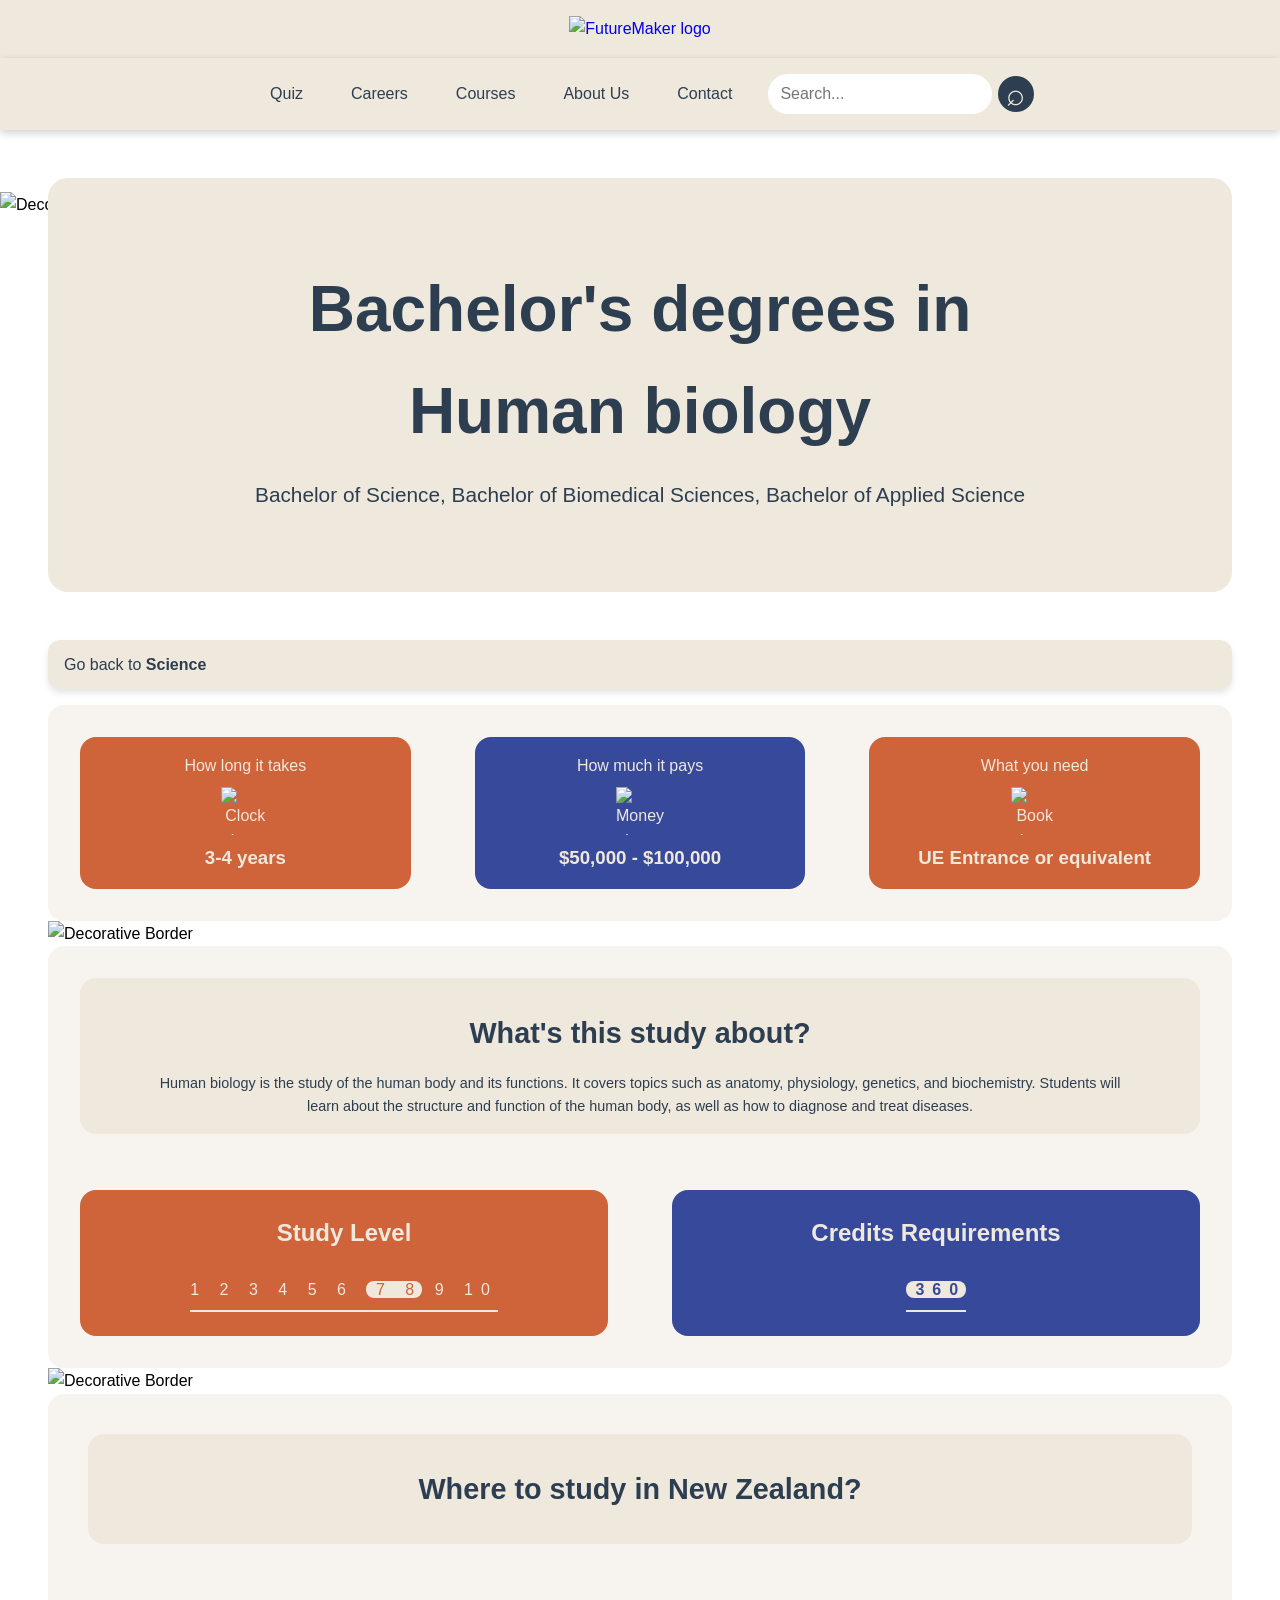
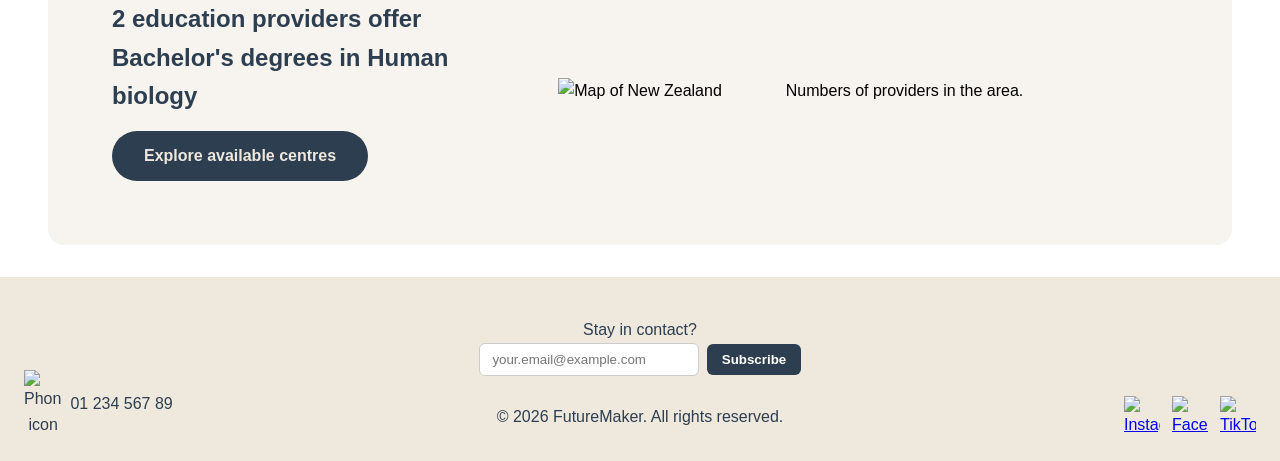
==== biology.html @ dfd1ca37 "Add files via upload" ====
<!DOCTYPE html>
<html lang="en">
<head>
    <meta charset="UTF-8">
    <meta name="viewport" content="width=device-width, initial-scale=1.0">
    <title>Home - FutureMaker</title>
    <link rel="stylesheet" href="styles.css">
    <link rel="stylesheet" href="biology.css">
</head>
<body>
    <!-- Logo Header -->
    <header>
        <a href="index.html" class="logo-link" aria-label="FutureMaker home page"><img src="Assets/Logo.png" alt="FutureMaker logo" class="site-logo"></a>
    </header>

    <!-- Navigation Bar -->
    <nav class="topnav" id="myTopnav" aria-label="Main navigation">
        <div id="myLinks" aria-label="Main menu">
            <a href="quiz.html" aria-label="Go to quiz page">Quiz</a>
            <a href="careers.html" aria-label="Go to careers page">Careers</a>
            <a href="courses.html" aria-label="Go to courses page">Courses</a>
            <a href="about.html" aria-label="Go to about page">About Us</a>
            <a href="contact.html" aria-label="Go to contact page">Contact</a>
            <form class="nav-search" novalidate aria-label="Site search">
                <input type="search" placeholder="Search..." aria-label="Search the site">
                <button type="submit" aria-label="Submit search">&#x2315;</button>
            </form>
        </div>
        <button class="icon" type="button" onclick="myFunction()" aria-label="Toggle navigation menu">
        </button>
    </nav>

    <!-- Hero -->
    <section class="subpage-hero">
        <h1>Bachelor's degrees in <br> Human biology</h1>
        <p>Bachelor of Science, Bachelor of Biomedical Sciences, Bachelor of Applied Science</p>
    </section>
    <img src="Assets/swirl.svg" alt="Decorative swirl" class="decorative-swirl">
    
    <!-- Sticky Element -->
    <div class="sticky-element">
      Go back to <a href="subpage.html">Science</a>
    </div>
   
    <!-- Main Content-->
    <main>
        <div class="information-container">
            <div class="information-row"> <!-- Duration, Pay, and Requirements Section -->
              <section class="duration">
                <p>How long it takes</p>
                <img src="Assets/clock.png" alt="Clock icon">
                <h3>3-4 years</h3>
              </section>
              <section class="pay">
                <p>How much it pays</p>
                <img src="Assets/money.png" alt="Money icon">
                <h3>$50,000 - $100,000</h3>
              </section>
              <section class="need">
                <p>What you need</p>
                <img src="Assets/book.png" alt="Book icon">
                <h3>UE Entrance or equivalent</h3>
              </section>
            </div>
        </div>

        <div class="decorative-border"><img src="Assets/blue.svg" alt="Decorative Border"></div>

        <div class="course-information"> <!-- Course Information Section -->
            <section class="heading">
               <h3>What's this study about?</h3>
               <p>Human biology is the study of the human body and its functions. It covers topics such as anatomy, physiology, genetics, and biochemistry. Students will learn about the structure and function of the human body, as well as how to diagnose and treat diseases.</p>
           </section>
           <div class="course-information-row">
                <section class="study-level">
                  <p class="title">Study Level</p>
                    <div class="numbers">
                            <span>1</span>
                            <span>2</span>
                            <span>3</span>
                            <span>4</span>
                            <span>5</span>
                            <span>6</span>
                            <span class="indicator">7 8</span>
                            <span>9</span>
                            <span>10</span>
                    </div>
                </section>
                <section class="credits">
                    <p class="title">Credits Requirements</p>
                    <div class="numbers">
                    <span class="credit-number">360</span>
                    </div>
                </section>
            </div>
        </div>

        <div class="decorative-border"><img src="Assets/orange.svg" alt="Decorative Border"></div>
        <div class="map"> <!-- Map Section -->
            <section class="heading">
                <h3>Where to study in New Zealand?</h3>
            </section>
            <div class ="mapcontent">
            <section class="text">
                <p>2 education providers offer Bachelor's degrees in Human biology</p>
                <button aria-label="Explore available study centres">Explore available centres</button>
            </section>
            <section class="mapimg">
                <img src="Assets/map.png" alt="Map of New Zealand">
            </section>
            <section class="universities">
                <p>Numbers of providers in the area.</p>
            </section>
            </div>
        </div>
    </main>

    <!-- Footer -->
    <footer aria-label="Footer">
        <div class="footer-content">
            <p>Stay in contact?</p>
            <form class="footer-form" novalidate aria-label="Subscribe to updates">
                <input type="email" name="email" id="footer-email" placeholder="your.email@example.com" required aria-label="Email address">
                <button type="submit" aria-label="Subscribe to newsletter">Subscribe</button>
                <div class="footer-feedback"></div>
            </form>
            <p>&copy; 2026 FutureMaker. All rights reserved.</p>
        </div>
        <div class="footer-phone" aria-label="Phone contact">
            <img src="Assets/Phone.png" alt="Phone icon">
            <span>01 234 567 89</span>
        </div>
        <div class="footer-social" aria-label="Social media links">
            <a href="https://www.instagram.com" target="_blank" aria-label="Visit FutureMaker on Instagram">
                <img src="Assets/instagram.png" alt="Instagram">
            </a>
            <a href="https://www.facebook.com" target="_blank" aria-label="Visit FutureMaker on Facebook">
                <img src="Assets/facebook.png" alt="Facebook">
            </a>
            <a href="https://www.tiktok.com" target="_blank" aria-label="Visit FutureMaker on TikTok">
                <img src="Assets/tiktok.png" alt="TikTok">
            </a>
        </div>
    </footer>

    <script src="js/footer.js"></script>
</body>
</html>
---- styles.css ----
/* All Pages styling */
* {
    margin: 0;
    padding: 0;
    box-sizing: border-box;
}

main {
    max-width: 100%;
    margin: 0 auto;
    padding-bottom: 2rem;
}

body {
    font-family: 'Futura', 'Trebuchet MS', Arial, sans-serif;
    line-height: 1.6;
}

/* Header */
header {
    background-color: #efe8dd;
    padding: 1rem 0;
    text-align: center;
}

header a {
    text-decoration: none;
    display: inline-flex;
    align-items: center;
    justify-content: center;
}

/* Logo */
.site-logo {
    display: block;
    max-height: 3rem;
    width: auto;
    max-width: min(280px, 70vw);
    object-fit: contain;
}

/* Navigation Bar */
.topnav {
    display: flex;
    align-items: center;
    justify-content: center;
    gap: 0.5rem;
    position: relative;
    background-color: #efe8dd;
    padding: 1rem;
    box-shadow: 0 3px 8px rgba(0, 0, 0, 0.18);
    z-index: 100;
}

.topnav a {
    display: block;
    color: #2c3e50;
    text-align: center;
    padding: 0.35rem 0.75rem;
    text-decoration: none;
    margin: 0 0.75rem;
}

.topnav #myLinks {
    display: flex;
    align-items: center;
}

/* Search Bar */
.nav-search {
    display: flex;
    align-items: center;
    margin-left: 0.75rem;
}

.nav-search input {
    padding: 0.45rem 0.75rem;
    border: 0;
    border-radius: 999px;
    background: white;
    color: #2c3e50;
    font: inherit;
}

.nav-search button {
    align-items: center;
    justify-content: center;
    width: 2.25rem;
    height: 2.25rem;
    margin-left: 0.35rem;
    border: 0;
    border-radius: 50%;
    background: #2c3e50;
    color: #efe8dd;
    cursor: pointer;
    font-size: 2rem;
}

/* Active link */
.topnav a.active {
    background-color: white;
    border-radius: 6px;
    color: #2c3e50;
    font-weight: 700;
}

/* Hamburger menu icon */
.topnav .icon {
    display: none;
    align-items: center;
    justify-content: center;
    border: 0;
    background: transparent;
    color: #2c3e50;
    cursor: pointer;
    font-size: 5rem;
    line-height: 1;
    width: 55px;
    height: 55px;
    padding: 0;
    margin-bottom: 0.5rem;
}

.topnav .icon::before {
    content: "\2630";
}

/* Footer */
footer {
    position: relative;
    background-color: #efe8dd;
    color: #2c3e50;
    text-align: center;
    padding: 2.5rem 2rem 2rem;
}

.footer-content {
    max-width: 900px;
    margin: 0 auto;
}

/* Footer Phone Number*/
.footer-phone {
    position: absolute;
    left: 1.5rem;
    bottom: 1.5rem;
    display: inline-flex;
    align-items: center;
    gap: 0.5rem;
    color: #2c3e50;
    font-weight: 500;
}

.footer-phone img {
    display: block;
    width: clamp(28px, 3vw, 50px);
    height: auto;
}

/* Footer Social*/
.footer-social {
    position: absolute;
    right: 1.5rem;
    bottom: 1.5rem;
    display: flex;
    gap: 0.75rem;
    align-items: center;
}

.footer-social a {
    display: inline-flex;
    align-items: center;
    justify-content: center;
    width: clamp(24px, 3vw, 36px);
    height: auto;
}

.footer-social img {
    width: 100%;
    height: auto;
    display: block;
}

/* Footer form*/
.footer-form {
    display: flex;
    gap: 0.5rem;
    justify-content: center;
    align-items: center;
    flex-wrap: wrap;
    margin-bottom: 0.75rem;
}

.footer-form input[type="email"] {
    padding: 0.5rem 0.75rem;
    border-radius: 6px;
    border: 1px solid #ccc;
    min-width: 220px;
}

.footer-form button {
    padding: 0.5rem 0.9rem;
    border-radius: 6px;
    border: none;
    background: #2c3e50;
    color: white;
    font-weight: 700;
    cursor: pointer;
}

.footer-feedback {
    display: block;
    color: #2c3e50;
    margin-top: 0.5rem;
    width: 100%;
    text-align: center;
}

/* Hover Effects */
.footer-social a,
.footer-phone img {
    transition: transform 0.2s ease;
}

.footer-social a:hover, .footer-phone img:hover {
    transform: translateY(-2px);
}

.footer-form button:hover, .nav-search button:hover {
    background: #2b82c7;
}

.site-logo {
    transition: transform 0.2s ease;
}

.site-logo:hover {
    transform: scale(1.05);
    border-radius: 6px;
}

.topnav .icon {
    transition: color 0.2s ease, background-color 0.2s ease;
}

.topnav .icon:hover{
    background-color: #2c3e50;
    color: #efe8dd;
    padding-bottom: 1rem;
    border-radius: 6px;
}

.topnav a {
    transition: color 0.2s ease;
}

.topnav a:hover {
    color: #3498db;
}

/* Media Queries */
@media screen and (max-width: 700px) {
    img.decorative-swirl {
        width: 100vw;
        max-width: 100vw;
        height: clamp(6rem, 28vw, 11rem);
        object-fit: cover;
        object-position: center;
    }

    /* Footer Mobile */
    footer {
        padding: 2rem 1rem;
    }

    .footer-content {
        width: 100%;
    }

    .footer-form {
        width: 100%;
        gap: 0.75rem;
    }

    .footer-form input[type="email"] {
        flex: 1 1 100%;
        min-width: 0;
        width: 100%;
    }

    .footer-phone,
    .footer-social {
        position: static;
        justify-content: center;
        margin-top: 1.25rem;
    }

    /* Navigation Bar Mobile */
    .topnav {
        justify-content: flex-start;
        padding: 0.75rem 1rem;
    }

    .topnav #myLinks {
        display: none;
        position: absolute;
        top: 100%;
        left: 0;
        right: 0;
        z-index: 10;
        background-color: #efe8dd;
        box-shadow: 0 3px 5px rgba(0, 0, 0, 0.12);
    }

    .topnav.responsive #myLinks {
        display: block;
    }

    .topnav #myLinks a {
        margin: 0;
        padding: 0.85rem 1rem;
        text-align: left;
        border-top: 1px solid rgba(44, 62, 80, 0.12);
    }

    /* Search Bar Mobile */
    .nav-search {
        margin: 0;
        padding: 0.85rem 1rem;
        border-top: 1px solid rgba(44, 62, 80, 0.12);
    }

    .nav-search input {
        flex: 1;
        width: auto;
    }

    .nav-search button {
        flex: 0 0 2.25rem;
    }

    .topnav .icon {
        display: flex;
    }
}
---- biology.css ----
/* Hero Styling */
.subpage-hero {
  position: relative;
  padding: 5rem;
  border-radius: 20px;
  text-align: center;
  margin: 3rem;
  background: #efe8dd;
  color: #2c3e50;
  z-index: 2;
}

.subpage-hero h1 {
  font-size: clamp(1.5rem, 4vw + 1rem, 4rem);
  margin-top: 0;
  margin-bottom: 1rem;
}

.subpage-hero p {
  font-size: clamp(0.5rem, 1vw + 0.5rem, 1.5rem);
  margin: 0;
}

.decorative-swirl {
  position: absolute;
  top: 12rem;
  left: 0;
  right: 0;
  width: 100%;
  height: 40%;
  object-fit: cover;
  z-index: 1;
}

/* Sticky Element Styling */
.sticky-element {
  position: sticky;
  top: 1rem;
  align-self: start;
  z-index: 10;
  background: #efe8dd;
  color: #2c3e50;
  padding: 0.75rem 1rem;
  border-radius: 0.75rem;
  margin: 1rem 3rem;
  box-shadow: 0 4px 6px rgba(0, 0, 0, 0.1);
}

.sticky-element a { 
  color: #2c3e50;
  text-decoration: none;
  font-weight: bold;
}

/* Main Content Styling */
.information-container {
  background-color: rgba(239, 232, 221, 0.5);
  margin: 0 3rem;
  padding: 1rem;
  border-radius: 1rem;
}

.information-row {
  display: flex;
  justify-content: center;
  gap: 2rem;
  width: 100%;
  flex-wrap: wrap;
}

/* Overall Information Row */
.duration,
.pay,
.need {
  border-radius: 1rem;
  background: #efe8dd;
  color: #efe8dd;
  display: flex;
  flex-direction: column;
  align-items: center;
  justify-content: center;
  text-align: center;
  overflow: hidden;
  padding: 1rem;
  flex: 1;
  margin: 1rem;
}

.duration *,
.pay *,
.need * {
  margin: 0;
}

.duration img, .pay img, .need img {
  width: 4rem;
  height: 4rem;
  padding: 0.5rem;
}

.decorative-border {
  margin: 0 3rem;
}

/* University Details */
.course-information{
  display: flex;
  flex-direction: column;
  align-items: center;
  gap: 1.5rem;
  margin: 0 3rem;
  background-color: rgba(239, 232, 221, 0.5);
  padding: 1rem;
  border-radius: 1rem;
}

.course-information-row {
  display: flex;
  justify-content: center;
  gap: 2rem;
  width: 100%;
  flex-wrap: wrap;
  padding: 0;
}

.heading {
  border-radius: 1rem;
  background: #efe8dd;
  color: #2c3e50;
  display: block;
  margin: 1rem;
  text-align: center;
  padding: 1rem 4rem;
}

.heading h3 {
  font-size: clamp(1rem, 1vw + 1rem, 3rem);
  margin: 0;
  padding: 1rem;
}

.heading p {
  font-size: clamp(0.5rem, 0.5vw + 0.5rem, 1rem);
  margin: 0;
}

.study-level, 
.credits {
  border-radius: 1rem;
  background: #efe8dd;
  color: #efe8dd;;
  display: flex;
  align-items: center;
  justify-content: center;
  padding: 1.5rem;
  text-align: center;
  overflow: hidden;
  flex: 1;
  margin: 1rem;
  flex-direction: column;
  gap: 1.5rem;
}

.study-level *,
.credits * {
  margin: 0;
}

.study-level .title, 
.credits .title {
  font-size: 1.5rem;
  font-weight: 700;
}

.indicator, .credit-number {
  background-color: #efe8dd;;
  padding: 0rem 0rem 0rem 0.6rem;
  border-radius: 0.5rem;
}

.indicator {color:#CF6339 }
.credit-number {color:#37499B }

.numbers {
  letter-spacing: 0.5rem;
  border-bottom: 2px solid #efe8dd;
  padding-bottom: 0.5rem;
}

.credit-number {
  font-weight: 600;
}

.need, .study-level, .duration {
  background-color: #CF6339;
}
.pay, .credits {
  background-color: #37499B ;
}

.map {
  background-color: rgba(239, 232, 221, 0.5);
  margin: 0 3rem;
  padding: 1.5rem;
  border-radius: 1rem;
}

.mapcontent {
  display: grid;
  grid-template-columns: 1fr auto 1fr;
  align-items: center;
  gap: 2rem;
}

.text {
  grid-column: 1;
  padding: 2.5rem;
}

.text button {
  padding: 1rem 2rem;
  border: none;
  border-radius: 2rem;
  color: #efe8dd;
  background-color: #2c3e50;
  font-size: 1rem;
  font-weight: 700;
  cursor: pointer;
  margin-top: 1rem;
}

.text p {
  font-size: 1.5rem;
  font-weight: 800;
  color: #2c3e50;
}

.mapimg {
  grid-column: 2;
  display: flex;
  justify-content: center;
  padding: 1rem;
}

.mapimg img {
  width: 100%;
  max-width: 500px;
  height: auto;
  display: block;
}

.universities {
  grid-column: 3;
  padding-left: 1rem;
}

/* Hover Effects */
.sticky-element a {
  transition: color 0.2s ease;
}

.sticky-element a:hover {
  color: #3498db;
}

.study-level,
.credits,
.need,
.pay,
.duration,
.text button {
  transition: transform 0.2s ease;
}

.study-level:hover,
.credits:hover,
.need:hover,
.pay:hover,
.duration:hover,
.text button:hover {
  transform: translateY(-4px);
}

.text button:hover {
  background-color: #3498db;
}

/* Media Queries */
@media (max-width: 768px) {
  .subpage-hero {
    padding: 2.5rem 2rem;
    margin: 1rem;
  }

  .subpage-hero h1 {
    font-size: clamp(1.5rem, 5.3vw + 1rem, 3rem);
    line-height: 1.1;
  }

  .subpage-hero p {
    font-size: clamp(0.5rem, 1.5vw + 0.5rem, 1rem);
    line-height: 1.5;
  }

  .sticky-element {
    margin: 1rem;
    font-size: 0.95rem;
  }

  /* Information and Course Details */
  .information-container,
  .course-information,
  .map {
    width: auto;
    margin: 1.5rem 1rem;
    padding: 1rem;
  }

  .information-row,
  .course-information-row {
    flex-direction: column;
    gap: 0.75rem;
  }
  
  .duration,
  .pay,
  .need,
  .study-level,
  .credits {
    width: 100%;
    margin: 0;
    padding: 1rem;
    border-radius: 1rem;
  }

  .duration h3,
  .pay h3,
  .need h3 {
    font-size: 1.15rem;
    line-height: 1.3;
  }

  .heading {
    width: 100%;
    margin: 0;
    padding: 0.75rem;
  }

  .heading h3 {
    font-size: 1.4rem;
    line-height: 1.2;
    padding: 0.5rem;
  }

  .heading p {
    font-size: 1rem;
    line-height: 1.5;
  }

  .study-level .title,
  .credits .title {
    font-size: 1.2rem;
  }

  .numbers {
    max-width: 100%;
    font-size: 0.95rem;
    letter-spacing: 0.25rem;
    overflow-wrap: anywhere;
  }

  .decorative-border {
    margin: 0 1rem;
  }

  .decorative-border img {
    display: block;
    width: 100%;
    height: auto;
  }

  /* Map Section */
  .mapcontent {
    grid-template-columns: 1fr;
    gap: 1rem;
  }

  .text,
  .mapimg,
  .universities {
    grid-column: 1;
    padding: 0.75rem;
    text-align: center;
  }

  .text p {
    font-size: 1.15rem;
    line-height: 1.4;
    margin-top: 0.5rem;
  }

  .text button {
    width: 100%;
    padding: 0.9rem 1rem;
    margin-top: 1.25rem;
  }

  .mapimg img {
    max-width: 100%;
  }
}
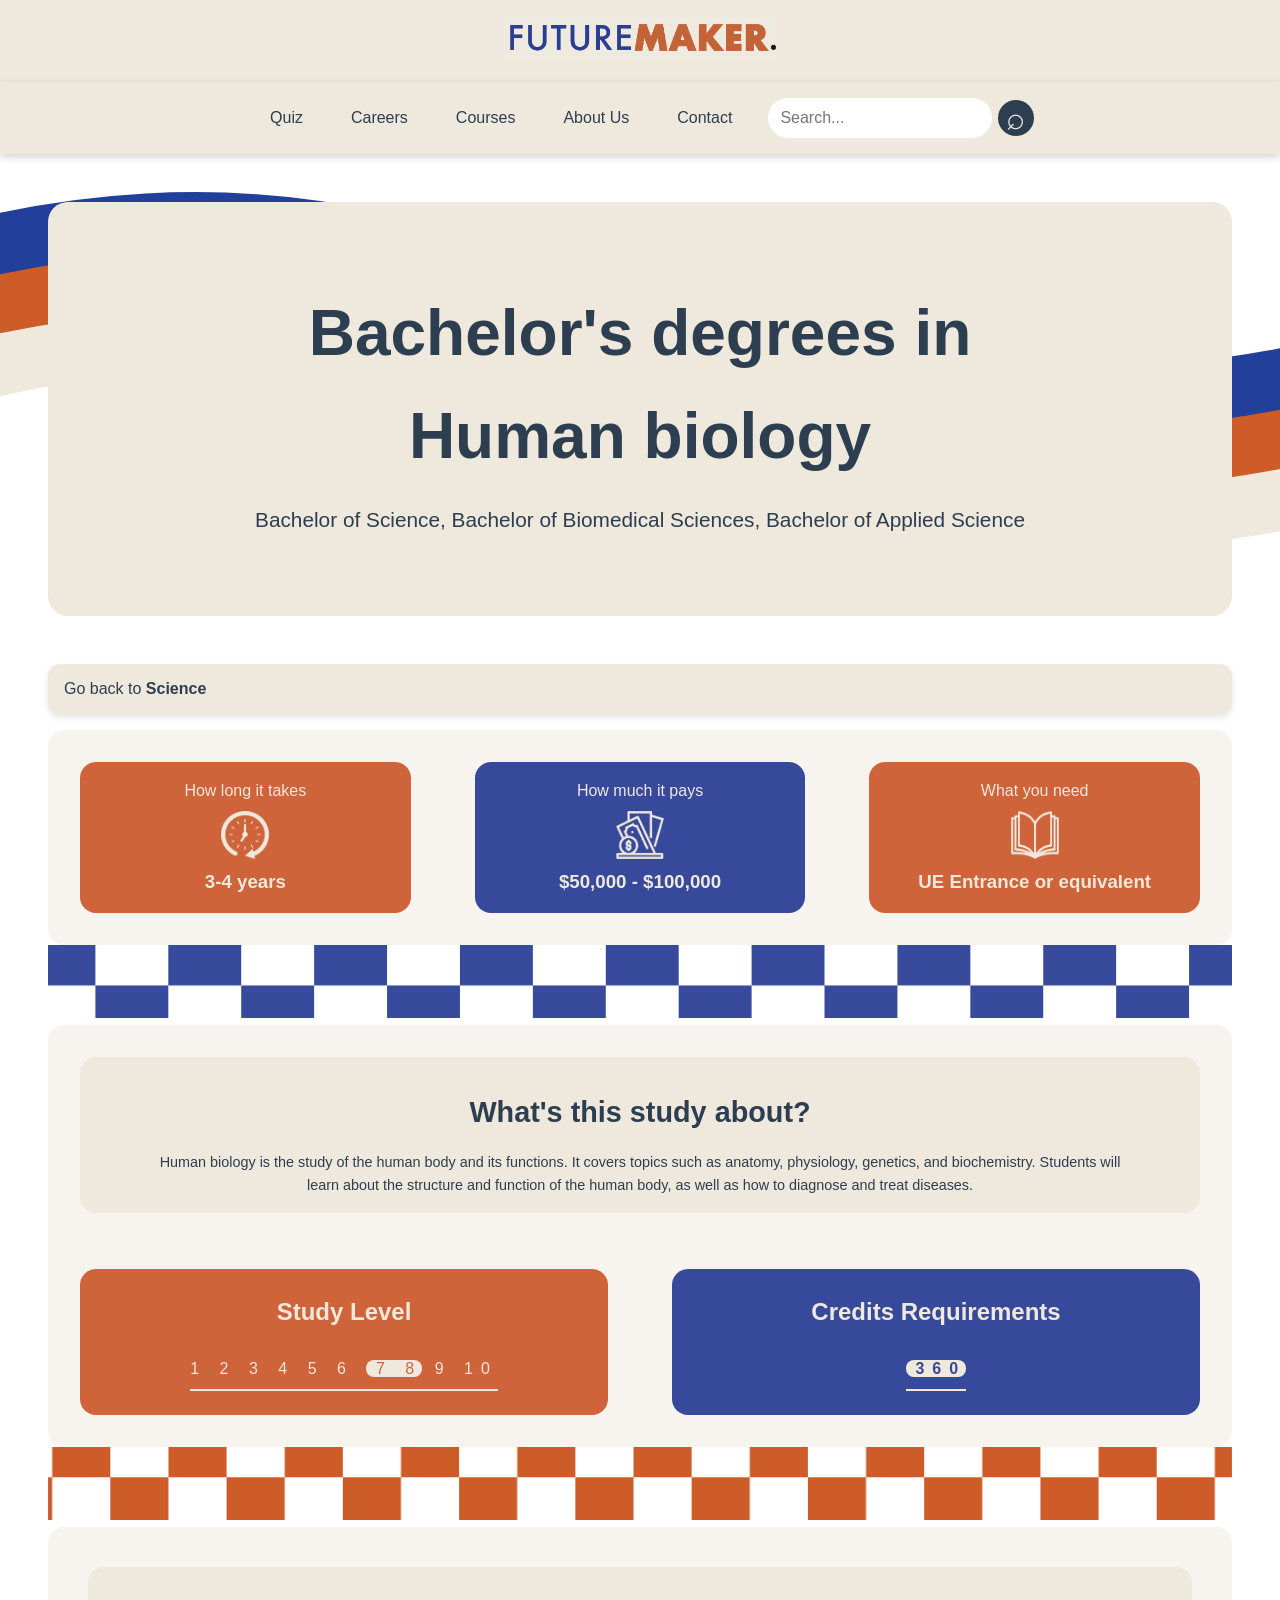
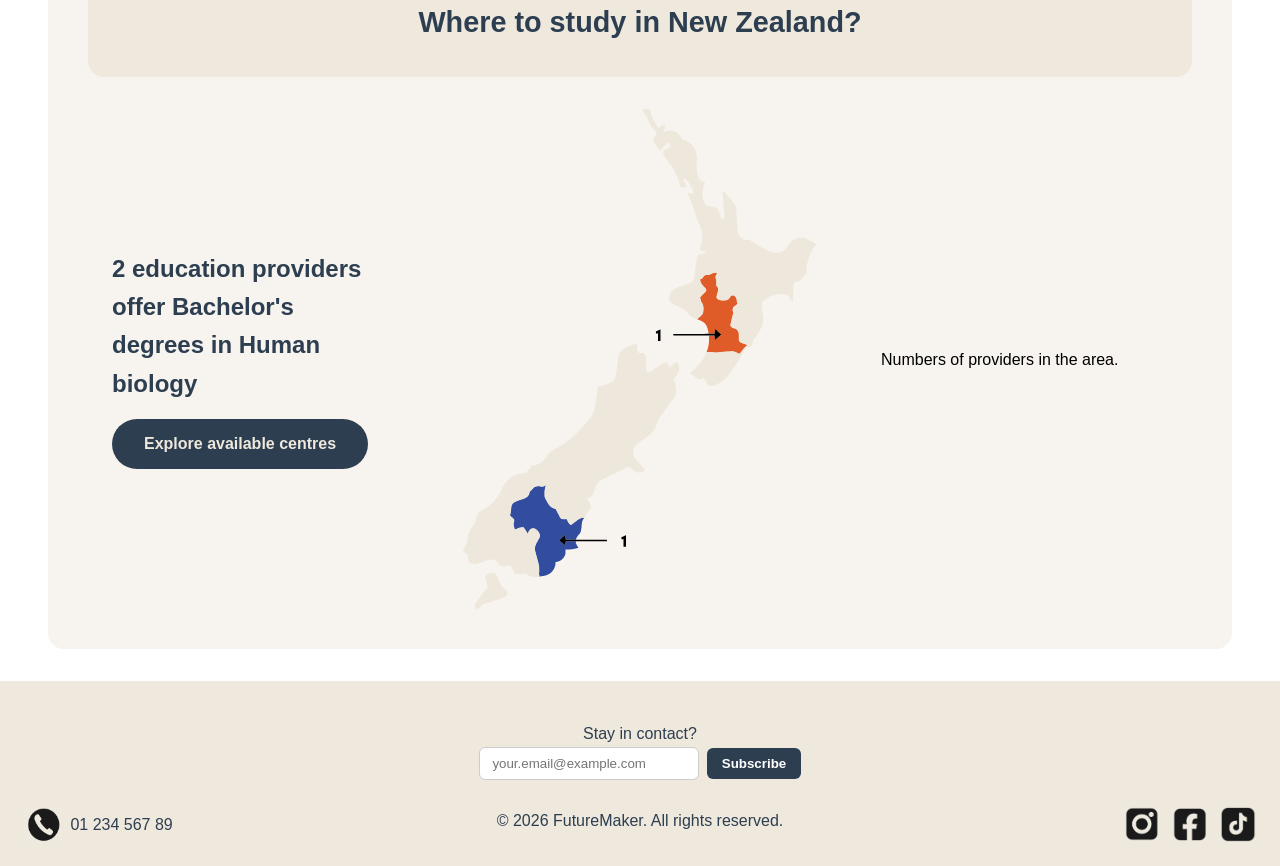
==== commit 6740d8bc: "Fix image source case sensitivity in biology.html" ====
--- a/biology.html
+++ b/biology.html
@@ -106,7 +106,7 @@
                 <button aria-label="Explore available study centres">Explore available centres</button>
             </section>
             <section class="mapimg">
-                <img src="Assets/map.png" alt="Map of New Zealand">
+                <img src="Assets/Map.png" alt="Map of New Zealand">
             </section>
             <section class="universities">
                 <p>Numbers of providers in the area.</p>
@@ -145,4 +145,4 @@
 
     <script src="js/footer.js"></script>
 </body>
-</html>+</html>
